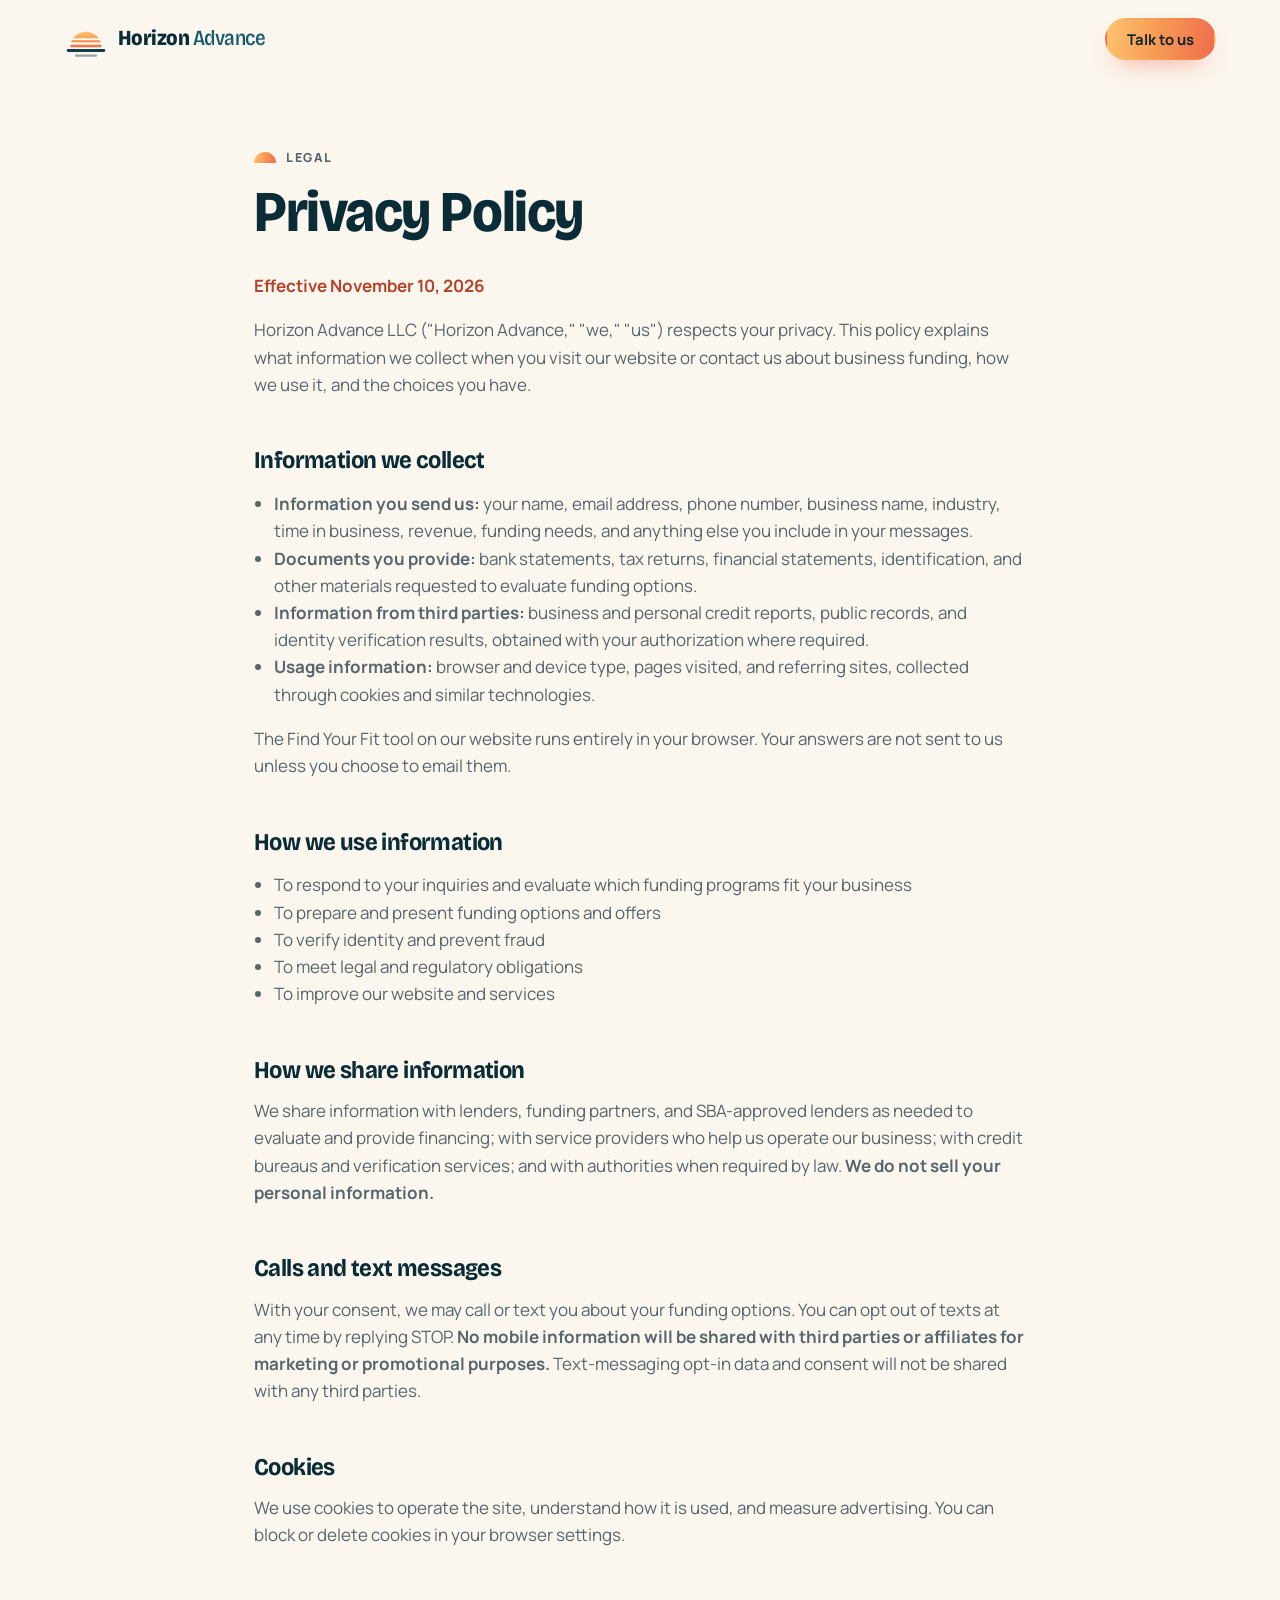
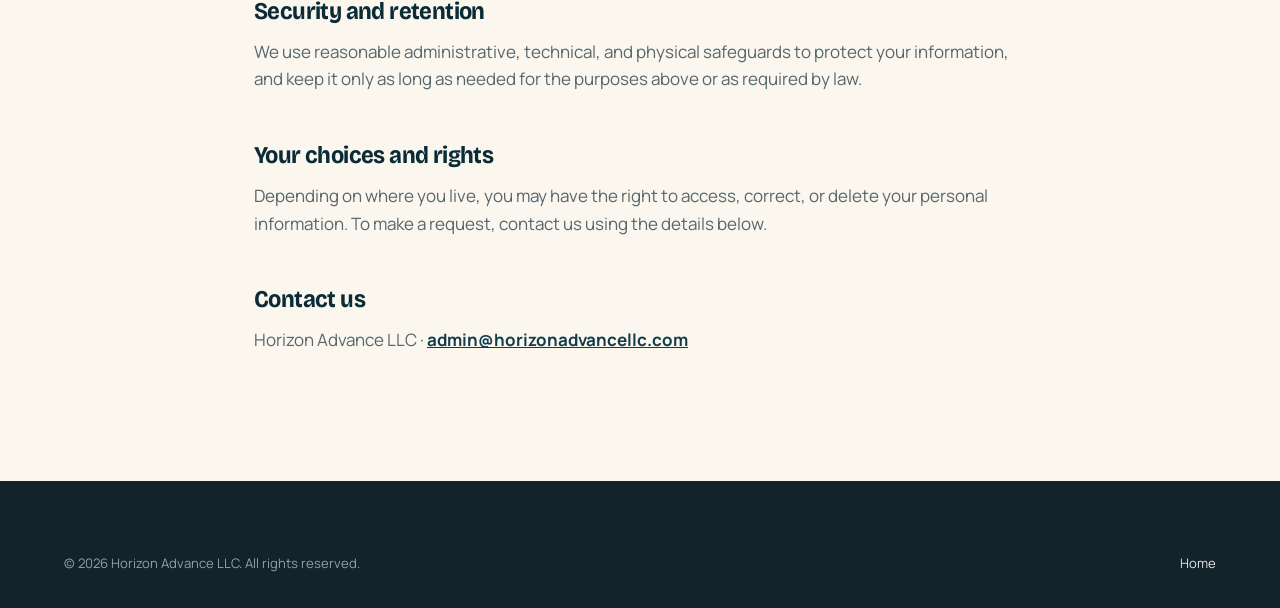
==== privacy.html @ 887a549e "Launch Horizon Advance website and logo Co-Authored-By: Claude Opus 5.5 <noreply@anthropic.com>" ====
<!doctype html>
<html lang="en">
<head>
  <meta charset="utf-8">
  <meta name="viewport" content="width=device-width, initial-scale=1">
  <title>Privacy Policy | Horizon Advance</title>
  <meta name="robots" content="noindex">
  <meta name="theme-color" content="#0F3D4C">
  <link rel="icon" href="data:image/svg+xml,%3Csvg xmlns='http://www.w3.org/2000/svg' viewBox='0 0 48 48'%3E%3Cdefs%3E%3ClinearGradient id='g' x1='0' y1='0' x2='0' y2='1'%3E%3Cstop offset='0' stop-color='%23FFC371'/%3E%3Cstop offset='1' stop-color='%23EE6C4D'/%3E%3C/linearGradient%3E%3Cmask id='m'%3E%3Crect width='48' height='48' fill='%23fff'/%3E%3Crect y='23.2' width='48' height='2' fill='%23000'/%3E%3Crect y='27.6' width='48' height='2.6' fill='%23000'/%3E%3C/mask%3E%3C/defs%3E%3Cpath d='M7 33a17 17 0 0 1 34 0z' fill='url(%23g)' mask='url(%23m)'/%3E%3Crect x='3' y='35' width='42' height='3.2' rx='1.6' fill='%230F3D4C'/%3E%3Crect x='12' y='41' width='24' height='2.4' rx='1.2' fill='%230F3D4C' opacity='.45'/%3E%3C/svg%3E">
  <link rel="preconnect" href="https://fonts.googleapis.com">
  <link rel="preconnect" href="https://fonts.gstatic.com" crossorigin>
  <link href="https://fonts.googleapis.com/css2?family=Bricolage+Grotesque:opsz,wdth,wght@12..96,75..100,400..800&family=Manrope:wght@400..800&display=swap" rel="stylesheet">
  <link rel="stylesheet" href="styles.css">
</head>
<body>
<svg width="0" height="0" style="position:absolute" aria-hidden="true" focusable="false">
  <defs>
    <linearGradient id="hzSun" x1="0" y1="0" x2="0" y2="1">
      <stop offset="0" stop-color="#FFC371"/><stop offset=".55" stop-color="#F79A54"/><stop offset="1" stop-color="#EE6C4D"/>
    </linearGradient>
    <mask id="hzStripes" maskUnits="userSpaceOnUse" x="0" y="0" width="48" height="48">
      <rect width="48" height="48" fill="#fff"/><rect y="23.2" width="48" height="2" fill="#000"/><rect y="27.6" width="48" height="2.6" fill="#000"/>
    </mask>
    <symbol id="hz-mark" viewBox="0 0 48 48">
      <path d="M7 33a17 17 0 0 1 34 0z" fill="url(#hzSun)" mask="url(#hzStripes)"/>
      <rect x="3" y="35" width="42" height="3.2" rx="1.6" fill="currentColor"/>
      <rect x="12" y="41" width="24" height="2.4" rx="1.2" fill="currentColor" opacity=".45"/>
    </symbol>
  </defs>
</svg>

<header class="header">
  <div class="wrap header__inner">
    <a class="logo" href="index.html" aria-label="Horizon Advance home">
      <svg aria-hidden="true"><use href="#hz-mark"/></svg>
      <span class="logo__word">Horizon <span>Advance</span></span>
    </a>
    <div class="header__cta" style="margin-left:auto"><a class="btn btn--sun btn--sm" href="index.html#contact">Talk to us</a></div>
  </div>
</header>

<main class="legal">
  <div class="wrap">
    <p class="kicker">Legal</p>
    <h1>Privacy Policy</h1>
    <p class="updated">Effective November 10, 2026</p>

    <p>Horizon Advance LLC ("Horizon Advance," "we," "us") respects your privacy. This policy explains what information we collect when you visit our website or contact us about business funding, how we use it, and the choices you have.</p>

    <h2>Information we collect</h2>
    <ul>
      <li><strong>Information you send us:</strong> your name, email address, phone number, business name, industry, time in business, revenue, funding needs, and anything else you include in your messages.</li>
      <li><strong>Documents you provide:</strong> bank statements, tax returns, financial statements, identification, and other materials requested to evaluate funding options.</li>
      <li><strong>Information from third parties:</strong> business and personal credit reports, public records, and identity verification results, obtained with your authorization where required.</li>
      <li><strong>Usage information:</strong> browser and device type, pages visited, and referring sites, collected through cookies and similar technologies.</li>
    </ul>
    <p>The Find Your Fit tool on our website runs entirely in your browser. Your answers are not sent to us unless you choose to email them.</p>

    <h2>How we use information</h2>
    <ul>
      <li>To respond to your inquiries and evaluate which funding programs fit your business</li>
      <li>To prepare and present funding options and offers</li>
      <li>To verify identity and prevent fraud</li>
      <li>To meet legal and regulatory obligations</li>
      <li>To improve our website and services</li>
    </ul>

    <h2>How we share information</h2>
    <p>We share information with lenders, funding partners, and SBA-approved lenders as needed to evaluate and provide financing; with service providers who help us operate our business; with credit bureaus and verification services; and with authorities when required by law. <strong>We do not sell your personal information.</strong></p>

    <h2>Calls and text messages</h2>
    <p>With your consent, we may call or text you about your funding options. You can opt out of texts at any time by replying STOP. <strong>No mobile information will be shared with third parties or affiliates for marketing or promotional purposes.</strong> Text-messaging opt-in data and consent will not be shared with any third parties.</p>

    <h2>Cookies</h2>
    <p>We use cookies to operate the site, understand how it is used, and measure advertising. You can block or delete cookies in your browser settings.</p>

    <h2>Security and retention</h2>
    <p>We use reasonable administrative, technical, and physical safeguards to protect your information, and keep it only as long as needed for the purposes above or as required by law.</p>

    <h2>Your choices and rights</h2>
    <p>Depending on where you live, you may have the right to access, correct, or delete your personal information. To make a request, contact us using the details below.</p>

    <h2>Contact us</h2>
    <p>Horizon Advance LLC &middot; <a href="mailto:admin@horizonadvancellc.com">admin@horizonadvancellc.com</a></p>
  </div>
</main>

<footer class="footer">
  <div class="wrap">
    <div class="footer__bottom" style="margin-top:0">
      <span>&copy; <span data-year>2026</span> Horizon Advance LLC. All rights reserved.</span>
      <a href="index.html">Home</a>
    </div>
  </div>
</footer>
<script src="main.js" defer></script>
</body>
</html>
---- styles.css ----
/* ==========================================================
   Horizon Advance — site styles
   Palette: sand · deep teal · sunrise (gold → orange → coral)
   Type: Bricolage Grotesque (display) + Manrope (text)
   ========================================================== */

*,*::before,*::after{box-sizing:border-box}
html{scroll-behavior:smooth;-webkit-text-size-adjust:100%}
[hidden]{display:none!important}

:root{
  --sand:#FBF6EE;
  --sand-2:#F4ECDF;
  --white:#FFFFFF;
  --ink:#13232B;
  --deep:#0F3D4C;
  --deep-2:#175A6E;
  --deep-3:#0A2C37;
  --tint:#E4F1EF;
  --gold:#FFC371;
  --sun:#F79A54;
  --coral:#EE6C4D;
  --coral-ink:#B4432A;
  --sun-grad:linear-gradient(100deg,#FFC371 0%,#F79A54 48%,#EE6C4D 100%);
  --sun-text:linear-gradient(100deg,#DD6F22 0%,#C8432A 100%);
  --muted:#56666D;
  --line:#E7DDCD;
  --display:"Bricolage Grotesque",system-ui,-apple-system,"Segoe UI",sans-serif;
  --body:"Manrope",system-ui,-apple-system,"Segoe UI",Roboto,sans-serif;
  --r:22px;
  --wrap:1200px;
  --shadow:0 1px 2px rgba(19,35,43,.05),0 22px 44px -24px rgba(19,35,43,.32);
}

body{margin:0;background:var(--sand);color:var(--ink);font-family:var(--body);font-size:17px;line-height:1.6;-webkit-font-smoothing:antialiased}
img,svg{display:block;max-width:100%}
a{color:inherit}
h1,h2,h3{font-family:var(--display);font-weight:700;letter-spacing:-.025em;line-height:1.04;margin:0 0 .5em;color:var(--deep-3);font-variation-settings:"wdth" 92}
h1{font-size:clamp(2.6rem,6.2vw,5.1rem);font-weight:750}
h2{font-size:clamp(2rem,4.2vw,3.25rem)}
h3{font-size:1.35rem;letter-spacing:-.015em;line-height:1.15}
p{margin:0 0 1em}
:focus-visible{outline:3px solid var(--sun);outline-offset:3px}
section[id]{scroll-margin-top:92px}

.wrap{max-width:var(--wrap);margin:0 auto;padding:0 24px}
.sr-only{position:absolute;width:1px;height:1px;padding:0;margin:-1px;overflow:hidden;clip:rect(0,0,0,0);white-space:nowrap;border:0}
.skip{position:absolute;left:16px;top:-80px;z-index:100;background:var(--deep);color:var(--white);padding:10px 16px;border-radius:10px;text-decoration:none;font-weight:700}
.skip:focus{top:12px}

/* small sunrise before section labels */
.kicker{display:inline-flex;align-items:center;gap:10px;font-weight:800;font-size:.78rem;letter-spacing:.13em;text-transform:uppercase;color:var(--coral-ink);margin:0 0 16px}
.kicker::before{content:"";width:22px;height:11px;border-radius:22px 22px 0 0;background:var(--sun-grad);flex:none}
.lead{font-size:1.14rem;color:var(--muted)}

/* ---------- Buttons ---------- */
.btn{display:inline-flex;align-items:center;justify-content:center;gap:10px;font:700 1rem/1 var(--body);padding:16px 26px;border-radius:999px;text-decoration:none;border:2px solid transparent;cursor:pointer;transition:transform .2s,box-shadow .2s,background-color .2s,color .2s,border-color .2s;white-space:nowrap}
.btn:hover{transform:translateY(-2px)}
.btn--sun{background:var(--sun-grad);color:var(--ink);box-shadow:0 12px 26px -14px rgba(238,108,77,.85)}
.btn--sun:hover{box-shadow:0 16px 32px -14px rgba(238,108,77,.95)}
.btn--deep{background:var(--deep);color:var(--white)}
.btn--deep:hover{background:var(--deep-2)}
.btn--line{border-color:var(--deep);color:var(--deep)}
.btn--line:hover{background:var(--deep);color:var(--white)}
.btn--white{background:var(--white);color:var(--deep-3)}
.btn--sm{padding:12px 20px;font-size:.93rem}
.btn--lg{padding:19px 32px;font-size:1.05rem}

/* ---------- Logo ---------- */
.logo{display:flex;align-items:center;gap:10px;text-decoration:none;color:var(--deep);flex:none}
.logo svg{width:44px;height:44px;flex:none}
.logo__word{font-family:var(--display);font-size:1.34rem;font-weight:800;letter-spacing:-.025em;color:var(--deep-3);line-height:1;font-variation-settings:"wdth" 88;white-space:nowrap}
.logo__word span{font-weight:500;color:var(--deep-2)}

/* ---------- Header ---------- */
.header{position:sticky;top:0;z-index:50;background:rgba(251,246,238,.88);-webkit-backdrop-filter:blur(12px) saturate(1.3);backdrop-filter:blur(12px) saturate(1.3);border-bottom:1px solid transparent;transition:border-color .2s,box-shadow .2s}
.header.is-scrolled{border-color:var(--line);box-shadow:0 10px 30px -26px rgba(19,35,43,.6)}
.header__inner{display:flex;align-items:center;gap:20px;min-height:78px;position:relative}
.nav{display:flex;gap:4px;margin-left:auto}
.nav a{padding:9px 14px;border-radius:999px;text-decoration:none;font-weight:600;font-size:.95rem;color:var(--ink);white-space:nowrap;transition:background-color .2s}
.nav a:hover{background:var(--sand-2)}
.header__cta{display:flex;align-items:center;gap:10px}
.menu-btn{display:none;width:46px;height:46px;border-radius:50%;border:0;background:var(--deep);cursor:pointer;flex-direction:column;align-items:center;justify-content:center;gap:5px;padding:0}
.menu-btn span{display:block;width:18px;height:2px;border-radius:2px;background:var(--white);transition:transform .2s}
.menu-btn[aria-expanded="true"] span:first-child{transform:translateY(3.5px) rotate(45deg)}
.menu-btn[aria-expanded="true"] span:last-child{transform:translateY(-3.5px) rotate(-45deg)}

/* ---------- Hero ---------- */
.hero{position:relative;padding:76px 0 0;text-align:center;overflow:hidden;background:linear-gradient(180deg,var(--sand) 0%,#FDF1E3 62%,#FCE7D3 100%)}
.hero__pill{display:inline-flex;flex-wrap:wrap;justify-content:center;gap:6px 14px;padding:9px 20px;border-radius:999px;background:var(--white);border:1px solid var(--line);font-weight:700;font-size:.84rem;color:var(--deep);margin-bottom:30px;box-shadow:0 8px 20px -14px rgba(19,35,43,.35)}
.hero__pill span{display:inline-flex;align-items:center;gap:14px}
.hero__pill span + span::before{content:"";width:5px;height:5px;border-radius:50%;background:var(--sun)}
.hero h1{max-width:14.5ch;margin:0 auto 24px}
.hero h1 em{font-style:normal;background:var(--sun-text);-webkit-background-clip:text;background-clip:text;color:transparent}
.hero__sub{font-size:1.18rem;color:var(--muted);max-width:38em;margin:0 auto 34px}
.hero__sub strong{color:var(--deep-3)}
.hero__actions{display:flex;flex-wrap:wrap;justify-content:center;gap:12px}
.hero__scene{margin-top:46px;position:relative;line-height:0}
.hero__scene svg{width:100%;height:auto;min-height:170px}
.quick{position:relative;z-index:2;margin-top:-64px;padding-bottom:84px;display:grid;grid-template-columns:repeat(4,1fr);gap:14px;text-align:left}
.quick a{display:flex;flex-direction:column;gap:4px;padding:20px 22px;background:var(--white);border:1px solid var(--line);border-radius:18px;text-decoration:none;box-shadow:var(--shadow);transition:transform .2s,border-color .2s}
.quick a:hover{transform:translateY(-4px);border-color:var(--sun)}
.quick strong{font-family:var(--display);font-size:1.16rem;color:var(--deep-3);letter-spacing:-.01em}
.quick span{font-size:.88rem;color:var(--muted);line-height:1.45}
.quick em{font-style:normal;font-weight:800;font-size:.8rem;color:var(--coral-ink);margin-top:8px}

/* ---------- Sections ---------- */
.section{padding:110px 0}
.section--white{background:var(--white);border-block:1px solid var(--line)}
.section__head{display:flex;justify-content:space-between;align-items:flex-end;gap:24px 48px;margin-bottom:54px;flex-wrap:wrap}
.section__head > div{max-width:660px}
.section__head h2{margin:0}
.section__head > p{color:var(--muted);max-width:28em;margin:0;font-size:1.06rem}

/* Programs */
.programs{display:grid;grid-template-columns:repeat(2,1fr);gap:20px}
.program{position:relative;background:var(--white);border:1px solid var(--line);border-radius:26px;padding:34px;display:flex;flex-direction:column;transition:border-color .25s,box-shadow .25s,transform .25s}
.program::before{content:"";position:absolute;left:34px;right:34px;top:-1px;height:4px;border-radius:0 0 4px 4px;background:var(--sun-grad);opacity:0;transition:opacity .25s}
.program.is-best{border-color:var(--sun);box-shadow:0 26px 54px -30px rgba(238,108,77,.6)}
.program.is-best::before{opacity:1}
.program__badge{position:absolute;top:24px;right:24px;font-size:.72rem;font-weight:800;letter-spacing:.07em;text-transform:uppercase;padding:6px 12px;border-radius:999px;background:var(--sun-grad);color:var(--ink);display:none}
.program.is-best .program__badge{display:inline-block}
.program__icon{width:54px;height:54px;border-radius:16px;background:var(--tint);display:grid;place-items:center;margin-bottom:22px}
.program__icon svg{width:26px;height:26px;stroke:var(--deep);fill:none;stroke-width:1.8;stroke-linecap:round;stroke-linejoin:round}
.program h3{font-size:1.75rem;margin-bottom:8px}
.program__tag{color:var(--muted);margin-bottom:22px}
.facts{display:grid;grid-template-columns:repeat(3,1fr);border:1px solid var(--line);border-radius:16px;margin:0 0 22px;overflow:hidden;background:var(--sand)}
.facts div{padding:14px 16px;border-left:1px solid var(--line)}
.facts div:first-child{border-left:0}
.facts dt{font-size:.7rem;font-weight:800;letter-spacing:.08em;text-transform:uppercase;color:var(--muted);margin-bottom:4px}
.facts dd{margin:0;font-family:var(--display);font-weight:700;font-size:1.08rem;color:var(--deep-3);line-height:1.2}
.program__best{font-size:.96rem;margin-bottom:26px;color:var(--ink)}
.program__best strong{color:var(--deep)}
.program .btn{margin-top:auto;align-self:flex-start}
.programs__note{font-size:.84rem;color:var(--muted);margin:22px 0 0}

/* Matcher */
.match{display:grid;grid-template-columns:1.15fr .85fr;gap:24px;align-items:stretch}
.match__q{background:var(--white);border:1px solid var(--line);border-radius:26px;padding:34px}
.q{border:0;padding:0;margin:0 0 28px;min-width:0}
.q:last-child{margin-bottom:0}
.q legend{font-family:var(--display);font-weight:700;font-size:1.2rem;color:var(--deep-3);margin-bottom:14px;padding:0}
.seg{display:flex;flex-wrap:wrap;gap:8px}
.seg label{position:relative;display:block}
.seg input{position:absolute;opacity:0;inset:0;width:100%;height:100%;margin:0;cursor:pointer}
.seg span{display:inline-flex;align-items:center;padding:11px 18px;border-radius:999px;border:1.5px solid var(--line);background:var(--sand);font-weight:700;font-size:.94rem;transition:background-color .15s,border-color .15s,color .15s}
.seg label:hover span{border-color:var(--deep-2)}
.seg input:checked + span{background:var(--deep);border-color:var(--deep);color:var(--white)}
.seg input:focus-visible + span{outline:3px solid var(--sun);outline-offset:2px}
.match__result{position:relative;border-radius:26px;padding:36px;background:var(--deep-3);color:var(--white);overflow:hidden;display:flex;flex-direction:column;min-height:380px}
.match__result::after{content:"";position:absolute;right:-110px;bottom:-170px;width:340px;height:340px;border-radius:50%;background:var(--sun-grad);opacity:.28;pointer-events:none}
.match__label{font-weight:800;font-size:.76rem;letter-spacing:.13em;text-transform:uppercase;color:var(--gold);margin-bottom:12px}
.match__result h3{font-size:clamp(1.9rem,3.2vw,2.6rem);color:var(--white);margin-bottom:14px}
.match__result p{color:rgba(255,255,255,.8);position:relative;z-index:1}
.match__runner strong{color:var(--gold)}
.match__result .btn{margin-top:auto;align-self:flex-start;position:relative;z-index:1}
.match__reset{position:relative;z-index:1;margin-top:14px;align-self:flex-start;background:none;border:0;padding:0;color:rgba(255,255,255,.7);font:600 .9rem var(--body);text-decoration:underline;text-underline-offset:3px;cursor:pointer}
.match__reset:hover{color:var(--white)}

/* Steps */
.steps{list-style:none;padding:0;margin:0;display:grid;grid-template-columns:repeat(3,1fr);gap:20px;counter-reset:s}
.steps li{padding:30px 28px;background:var(--sand);border:1px solid var(--line);border-radius:24px;counter-increment:s}
.steps li::before{content:counter(s);display:grid;place-items:center;width:46px;height:46px;border-radius:50%;background:var(--sun-grad);font-family:var(--display);font-weight:800;font-size:1.15rem;color:var(--ink);margin-bottom:18px}
.steps p{color:var(--muted);margin:0}

/* Compare */
.table-wrap{overflow-x:auto;border-radius:26px;border:1px solid var(--line);background:var(--white);-webkit-overflow-scrolling:touch}
.compare{width:100%;border-collapse:collapse;min-width:880px}
.compare th,.compare td{padding:18px 20px;text-align:left;vertical-align:top;border-bottom:1px solid var(--line);font-size:.95rem}
.compare thead th{font-family:var(--display);font-size:1.12rem;letter-spacing:-.01em;color:var(--deep-3);background:var(--sand);position:relative}
.compare thead th:not(:first-child)::after{content:"";position:absolute;left:20px;right:20px;bottom:-1px;height:3px;background:var(--sun-grad);border-radius:3px}
.compare tbody th{font-weight:800;color:var(--muted);font-size:.76rem;text-transform:uppercase;letter-spacing:.08em;width:15%}
.compare tr:last-child th,.compare tr:last-child td{border-bottom:0}
.compare-note{font-size:.84rem;color:var(--muted);margin:18px 0 0}

/* SBA */
.sba{background:var(--deep-3);color:rgba(255,255,255,.8);position:relative;overflow:hidden}
.sba::before{content:"";position:absolute;right:-180px;top:-300px;width:600px;height:600px;border-radius:50%;background:var(--sun-grad);opacity:.13;pointer-events:none}
.sba .wrap{position:relative}
.sba h2,.sba h3{color:var(--white)}
.sba .kicker{color:var(--gold)}
.sba .section__head > p{color:rgba(255,255,255,.72)}
.sba__grid{display:grid;grid-template-columns:repeat(3,1fr);gap:18px}
.sba-card{border:1px solid rgba(255,255,255,.14);border-radius:24px;padding:30px;background:rgba(255,255,255,.04);display:flex;flex-direction:column}
.sba-card__tag{align-self:flex-start;font-weight:800;font-size:.74rem;letter-spacing:.08em;text-transform:uppercase;color:var(--ink);background:var(--sun-grad);padding:5px 12px;border-radius:999px;margin-bottom:18px}
.sba-card h3{font-size:1.55rem}
.sba-card ul{list-style:none;padding:0;margin:16px 0 0;display:grid;gap:9px;font-size:.95rem}
.sba-card li{display:flex;gap:11px}
.sba-card li::before{content:"";flex:none;width:7px;height:7px;border-radius:50%;background:var(--sun);margin-top:9px}
.sba__foot{display:flex;flex-wrap:wrap;justify-content:space-between;align-items:center;gap:20px;margin-top:34px}
.sba__note{font-size:.84rem;color:rgba(255,255,255,.6);margin:0;max-width:52em}

/* FAQ */
.faq{max-width:860px;margin:0 auto}
.faq .section__head{justify-content:center;text-align:center}
.faq .section__head > div{margin:0 auto}
.faq details{background:var(--white);border:1px solid var(--line);border-radius:20px;margin-bottom:12px;transition:border-color .2s,box-shadow .2s}
.faq details[open]{border-color:var(--sun);box-shadow:0 18px 40px -30px rgba(238,108,77,.6)}
.faq summary{list-style:none;cursor:pointer;padding:22px 26px;display:flex;justify-content:space-between;align-items:center;gap:20px;font-family:var(--display);font-weight:700;font-size:1.14rem;color:var(--deep-3);letter-spacing:-.01em}
.faq summary::-webkit-details-marker{display:none}
.faq summary::after{content:"";flex:none;width:30px;height:30px;border-radius:50%;background:var(--sand-2) url("data:image/svg+xml,%3Csvg xmlns='http://www.w3.org/2000/svg' viewBox='0 0 12 12'%3E%3Cpath d='M2.5 4.5L6 8l3.5-3.5' fill='none' stroke='%230F3D4C' stroke-width='1.6' stroke-linecap='round' stroke-linejoin='round'/%3E%3C/svg%3E") center/12px no-repeat;transition:transform .25s}
.faq details[open] summary::after{transform:rotate(180deg)}
.faq details p{padding:0 26px 22px;margin:0;color:var(--muted)}
.faq details p a{color:var(--deep);font-weight:700}

/* Contact */
.contact{padding:0 0 110px}
.contact__box{border-radius:34px;padding:76px 56px;text-align:center;background:var(--sun-grad);position:relative;overflow:hidden;color:var(--ink)}
.contact__box::before{content:"";position:absolute;left:50%;bottom:-260px;transform:translateX(-50%);width:600px;height:600px;border-radius:50%;background:rgba(255,255,255,.2);pointer-events:none}
.contact__box > *{position:relative}
.contact__box .kicker{color:var(--deep-3)}
.contact__box .kicker::before{background:var(--deep-3)}
.contact__box h2{max-width:16ch;margin:0 auto 18px}
.contact__box p{max-width:36em;margin:0 auto 26px;font-size:1.08rem;color:#3A2A22}
.contact__email{display:inline-block;font-family:var(--display);font-weight:800;font-size:clamp(1.3rem,3.6vw,2.5rem);letter-spacing:-.02em;color:var(--deep-3);text-decoration:none;border-bottom:3px solid rgba(10,44,55,.35);margin-bottom:30px;overflow-wrap:anywhere;transition:border-color .2s}
.contact__email:hover{border-color:var(--deep-3)}
.contact__actions{display:flex;flex-wrap:wrap;justify-content:center;gap:12px}

/* ---------- Footer ---------- */
.footer{background:var(--ink);color:rgba(255,255,255,.7);padding:72px 0 34px;font-size:.93rem}
.footer .logo{color:var(--white);margin-bottom:16px}
.footer .logo__word{color:var(--white)}
.footer .logo__word span{color:var(--gold)}
.footer__grid{display:grid;grid-template-columns:1.4fr 1fr 1fr 1.2fr;gap:40px;padding-bottom:44px;border-bottom:1px solid rgba(255,255,255,.12)}
.footer__blurb{max-width:24em}
.footer h4{font-family:var(--body);font-size:.74rem;font-weight:800;letter-spacing:.13em;text-transform:uppercase;color:var(--gold);margin:4px 0 16px}
.footer ul{list-style:none;margin:0;padding:0;display:grid;gap:10px}
.footer a{color:rgba(255,255,255,.88);text-decoration:none}
.footer a:hover{color:var(--white);text-decoration:underline}
.footer__legal{padding-top:28px;font-size:.8rem;line-height:1.7;color:rgba(255,255,255,.56)}
.footer__legal p{margin:0 0 10px}
.footer__bottom{display:flex;justify-content:space-between;flex-wrap:wrap;gap:12px;margin-top:18px;font-size:.82rem;color:rgba(255,255,255,.56)}

/* ---------- Legal page ---------- */
.legal{padding:64px 0 110px}
.legal .wrap{max-width:820px}
.legal h1{font-size:clamp(2.4rem,5vw,3.6rem)}
.legal h2{font-size:1.5rem;margin:2.1em 0 .6em}
.legal p,.legal li{color:var(--muted)}
.legal ul{padding-left:20px}
.legal a{color:var(--deep);font-weight:700}
.legal .updated{font-weight:700;color:var(--coral-ink)}

/* ---------- Responsive ---------- */
@media (max-width:1100px){
  .nav{position:absolute;top:100%;left:0;right:0;flex-direction:column;gap:2px;background:var(--white);border-bottom:1px solid var(--line);box-shadow:0 24px 40px -30px rgba(19,35,43,.6);padding:10px 16px 18px;display:none;margin:0}
  .nav.is-open{display:flex}
  .nav a{padding:14px 12px;border-radius:12px}
  .menu-btn{display:inline-flex}
  .header__cta{margin-left:auto}
}
@media (max-width:960px){
  .quick{grid-template-columns:1fr 1fr}
  .programs,.match{grid-template-columns:1fr}
  .match__result{min-height:0}
  .sba__grid,.steps{grid-template-columns:1fr}
  .footer__grid{grid-template-columns:1fr 1fr}
}
@media (max-width:700px){
  .section{padding:78px 0}
  .section__head{margin-bottom:38px}
  .hero{padding-top:52px}
  .hero__scene{margin-top:34px}
  .quick{margin-top:-30px;padding-bottom:64px}
  .facts{grid-template-columns:1fr}
  .facts div{border-left:0;border-top:1px solid var(--line);display:flex;justify-content:space-between;align-items:baseline;gap:12px}
  .facts div:first-child{border-top:0}
  .facts dt{margin:0}
  .program{padding:28px 24px}
  .program__badge{position:static;align-self:flex-start;margin-bottom:14px}
  .match__q,.match__result{padding:28px 22px}
  .contact{padding-bottom:78px}
  .contact__box{padding:52px 22px;border-radius:26px}
}
@media (max-width:600px){
  .wrap{padding:0 16px}
  body{font-size:16px}
  .header__inner{min-height:68px;gap:10px}
  .logo svg{width:36px;height:36px}
  .logo__word{font-size:1.12rem}
  .header__cta .btn{padding:11px 15px;font-size:.86rem}
  .hero__pill{font-size:.74rem;padding:8px 14px;gap:4px 10px}
  .hero__pill span{gap:10px}
  .hero__actions .btn{flex:1 1 100%}
  .quick{grid-template-columns:1fr}
  .footer__grid{grid-template-columns:1fr}
}
@media (max-width:380px){
  .header__cta .btn{display:none}
}
@media (prefers-reduced-motion:reduce){
  html{scroll-behavior:auto}
  *,*::before,*::after{transition:none!important;animation:none!important}
}
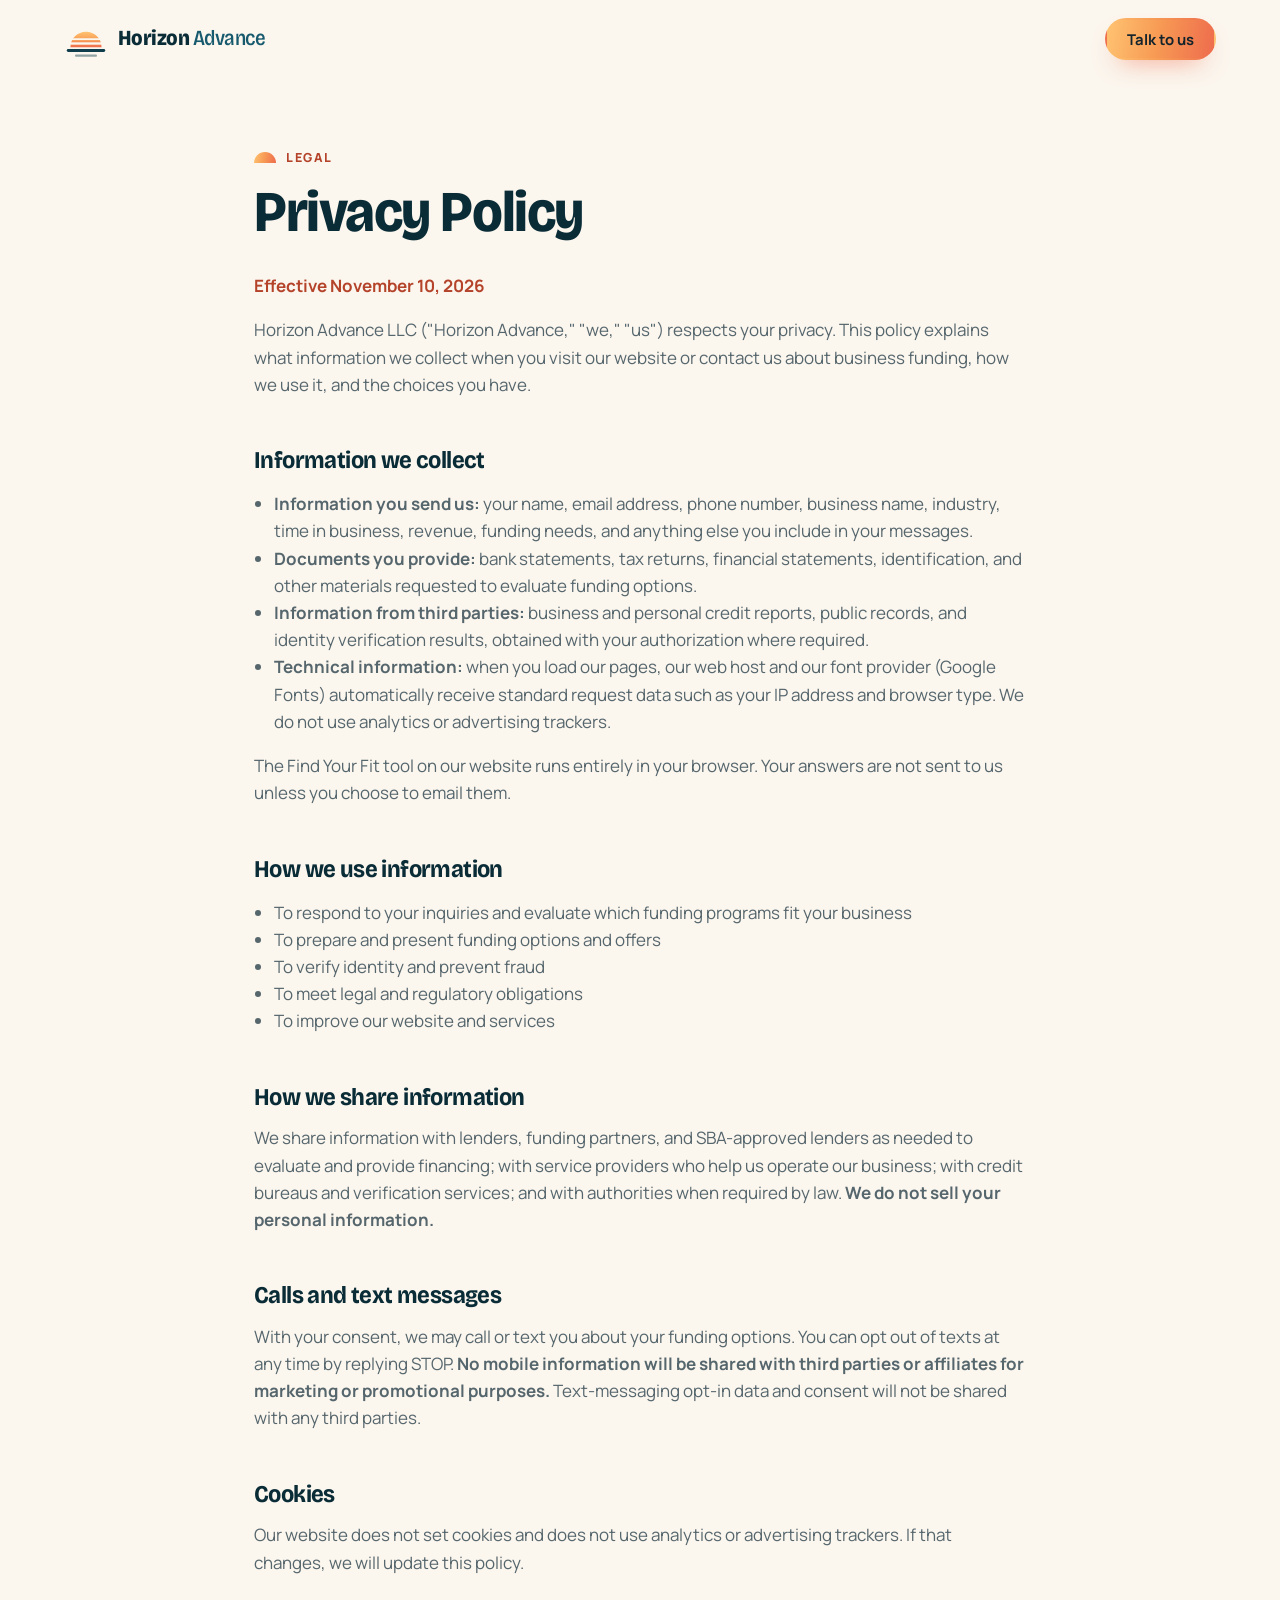
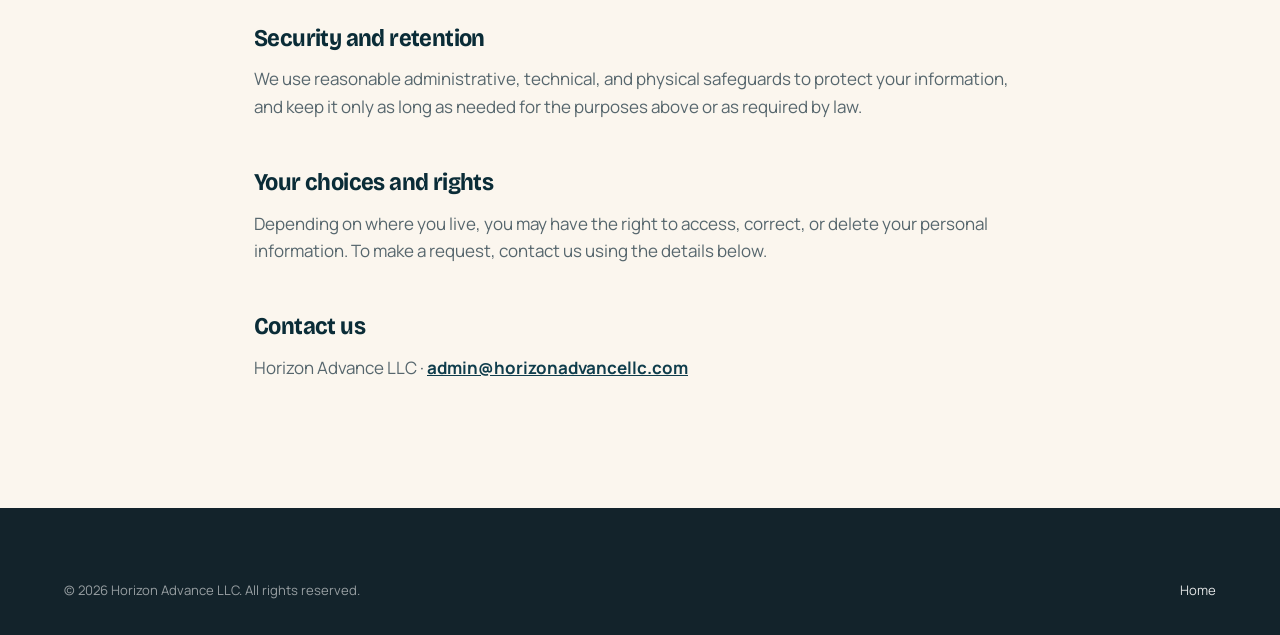
==== commit 7447d281: "Apply pre-launch QA fixes Content: hedge the SBA rate claim, align SBA timing (30 to 90 days), corre" ====
--- a/privacy.html
+++ b/privacy.html
@@ -6,6 +6,8 @@
   <title>Privacy Policy | Horizon Advance</title>
   <meta name="robots" content="noindex">
   <meta name="theme-color" content="#0F3D4C">
+  <link rel="icon" type="image/png" href="brand/logo-mark.png">
+  <link rel="apple-touch-icon" href="brand/logo-avatar.png">
   <link rel="icon" href="data:image/svg+xml,%3Csvg xmlns='http://www.w3.org/2000/svg' viewBox='0 0 48 48'%3E%3Cdefs%3E%3ClinearGradient id='g' x1='0' y1='0' x2='0' y2='1'%3E%3Cstop offset='0' stop-color='%23FFC371'/%3E%3Cstop offset='1' stop-color='%23EE6C4D'/%3E%3C/linearGradient%3E%3Cmask id='m'%3E%3Crect width='48' height='48' fill='%23fff'/%3E%3Crect y='23.2' width='48' height='2' fill='%23000'/%3E%3Crect y='27.6' width='48' height='2.6' fill='%23000'/%3E%3C/mask%3E%3C/defs%3E%3Cpath d='M7 33a17 17 0 0 1 34 0z' fill='url(%23g)' mask='url(%23m)'/%3E%3Crect x='3' y='35' width='42' height='3.2' rx='1.6' fill='%230F3D4C'/%3E%3Crect x='12' y='41' width='24' height='2.4' rx='1.2' fill='%230F3D4C' opacity='.45'/%3E%3C/svg%3E">
   <link rel="preconnect" href="https://fonts.googleapis.com">
   <link rel="preconnect" href="https://fonts.gstatic.com" crossorigin>
@@ -52,7 +54,7 @@
       <li><strong>Information you send us:</strong> your name, email address, phone number, business name, industry, time in business, revenue, funding needs, and anything else you include in your messages.</li>
       <li><strong>Documents you provide:</strong> bank statements, tax returns, financial statements, identification, and other materials requested to evaluate funding options.</li>
       <li><strong>Information from third parties:</strong> business and personal credit reports, public records, and identity verification results, obtained with your authorization where required.</li>
-      <li><strong>Usage information:</strong> browser and device type, pages visited, and referring sites, collected through cookies and similar technologies.</li>
+      <li><strong>Technical information:</strong> when you load our pages, our web host and our font provider (Google Fonts) automatically receive standard request data such as your IP address and browser type. We do not use analytics or advertising trackers.</li>
     </ul>
     <p>The Find Your Fit tool on our website runs entirely in your browser. Your answers are not sent to us unless you choose to email them.</p>
 
@@ -72,7 +74,7 @@
     <p>With your consent, we may call or text you about your funding options. You can opt out of texts at any time by replying STOP. <strong>No mobile information will be shared with third parties or affiliates for marketing or promotional purposes.</strong> Text-messaging opt-in data and consent will not be shared with any third parties.</p>
 
     <h2>Cookies</h2>
-    <p>We use cookies to operate the site, understand how it is used, and measure advertising. You can block or delete cookies in your browser settings.</p>
+    <p>Our website does not set cookies and does not use analytics or advertising trackers. If that changes, we will update this policy.</p>
 
     <h2>Security and retention</h2>
     <p>We use reasonable administrative, technical, and physical safeguards to protect your information, and keep it only as long as needed for the purposes above or as required by law.</p>
--- a/styles.css
+++ b/styles.css
@@ -40,8 +40,9 @@
 h2{font-size:clamp(2rem,4.2vw,3.25rem)}
 h3{font-size:1.35rem;letter-spacing:-.015em;line-height:1.15}
 p{margin:0 0 1em}
-:focus-visible{outline:3px solid var(--sun);outline-offset:3px}
-section[id]{scroll-margin-top:92px}
+html{scroll-padding-top:92px}
+:focus-visible{outline:3px solid var(--deep-3);outline-offset:3px}
+.match__result :focus-visible,.sba :focus-visible,.footer :focus-visible{outline-color:var(--gold)}
 
 .wrap{max-width:var(--wrap);margin:0 auto;padding:0 24px}
 .sr-only{position:absolute;width:1px;height:1px;padding:0;margin:-1px;overflow:hidden;clip:rect(0,0,0,0);white-space:nowrap;border:0}
@@ -79,6 +80,7 @@
 .nav{display:flex;gap:4px;margin-left:auto}
 .nav a{padding:9px 14px;border-radius:999px;text-decoration:none;font-weight:600;font-size:.95rem;color:var(--ink);white-space:nowrap;transition:background-color .2s}
 .nav a:hover{background:var(--sand-2)}
+.nav .nav__contact{display:none}
 .header__cta{display:flex;align-items:center;gap:10px}
 .menu-btn{display:none;width:46px;height:46px;border-radius:50%;border:0;background:var(--deep);cursor:pointer;flex-direction:column;align-items:center;justify-content:center;gap:5px;padding:0}
 .menu-btn span{display:block;width:18px;height:2px;border-radius:2px;background:var(--white);transition:transform .2s}
@@ -97,7 +99,7 @@
 .hero__actions{display:flex;flex-wrap:wrap;justify-content:center;gap:12px}
 .hero__scene{margin-top:46px;position:relative;line-height:0}
 .hero__scene svg{width:100%;height:auto;min-height:170px}
-.quick{position:relative;z-index:2;margin-top:-64px;padding-bottom:84px;display:grid;grid-template-columns:repeat(4,1fr);gap:14px;text-align:left}
+.quick{position:relative;z-index:2;margin-top:clamp(-64px,-5vw,-30px);padding-bottom:84px;display:grid;grid-template-columns:repeat(4,1fr);gap:14px;text-align:left}
 .quick a{display:flex;flex-direction:column;gap:4px;padding:20px 22px;background:var(--white);border:1px solid var(--line);border-radius:18px;text-decoration:none;box-shadow:var(--shadow);transition:transform .2s,border-color .2s}
 .quick a:hover{transform:translateY(-4px);border-color:var(--sun)}
 .quick strong{font-family:var(--display);font-size:1.16rem;color:var(--deep-3);letter-spacing:-.01em}
@@ -108,9 +110,9 @@
 .section{padding:110px 0}
 .section--white{background:var(--white);border-block:1px solid var(--line)}
 .section__head{display:flex;justify-content:space-between;align-items:flex-end;gap:24px 48px;margin-bottom:54px;flex-wrap:wrap}
-.section__head > div{max-width:660px}
+.section__head > div{max-width:640px}
 .section__head h2{margin:0}
-.section__head > p{color:var(--muted);max-width:28em;margin:0;font-size:1.06rem}
+.section__head > p{color:var(--muted);max-width:440px;margin:0;font-size:1.06rem}
 
 /* Programs */
 .programs{display:grid;grid-template-columns:repeat(2,1fr);gap:20px}
@@ -146,14 +148,14 @@
 .seg span{display:inline-flex;align-items:center;padding:11px 18px;border-radius:999px;border:1.5px solid var(--line);background:var(--sand);font-weight:700;font-size:.94rem;transition:background-color .15s,border-color .15s,color .15s}
 .seg label:hover span{border-color:var(--deep-2)}
 .seg input:checked + span{background:var(--deep);border-color:var(--deep);color:var(--white)}
-.seg input:focus-visible + span{outline:3px solid var(--sun);outline-offset:2px}
+.seg input:focus-visible + span{outline:3px solid var(--deep-3);outline-offset:2px}
 .match__result{position:relative;border-radius:26px;padding:36px;background:var(--deep-3);color:var(--white);overflow:hidden;display:flex;flex-direction:column;min-height:380px}
 .match__result::after{content:"";position:absolute;right:-110px;bottom:-170px;width:340px;height:340px;border-radius:50%;background:var(--sun-grad);opacity:.28;pointer-events:none}
-.match__label{font-weight:800;font-size:.76rem;letter-spacing:.13em;text-transform:uppercase;color:var(--gold);margin-bottom:12px}
+.match__result .match__label{font-weight:800;font-size:.76rem;letter-spacing:.13em;text-transform:uppercase;color:var(--gold);margin-bottom:12px}
 .match__result h3{font-size:clamp(1.9rem,3.2vw,2.6rem);color:var(--white);margin-bottom:14px}
 .match__result p{color:rgba(255,255,255,.8);position:relative;z-index:1}
 .match__runner strong{color:var(--gold)}
-.match__result .btn{margin-top:auto;align-self:flex-start;position:relative;z-index:1}
+.match__result .btn{margin-top:auto;align-self:flex-start;position:relative;z-index:1;max-width:100%;white-space:normal;line-height:1.25;text-align:center}
 .match__reset{position:relative;z-index:1;margin-top:14px;align-self:flex-start;background:none;border:0;padding:0;color:rgba(255,255,255,.7);font:600 .9rem var(--body);text-decoration:underline;text-underline-offset:3px;cursor:pointer}
 .match__reset:hover{color:var(--white)}
 
@@ -211,7 +213,7 @@
 .contact__box .kicker{color:var(--deep-3)}
 .contact__box .kicker::before{background:var(--deep-3)}
 .contact__box h2{max-width:16ch;margin:0 auto 18px}
-.contact__box p{max-width:36em;margin:0 auto 26px;font-size:1.08rem;color:#3A2A22}
+.contact__box p:not(.kicker){max-width:36em;margin:0 auto 26px;font-size:1.08rem;color:#3A2A22}
 .contact__email{display:inline-block;font-family:var(--display);font-weight:800;font-size:clamp(1.3rem,3.6vw,2.5rem);letter-spacing:-.02em;color:var(--deep-3);text-decoration:none;border-bottom:3px solid rgba(10,44,55,.35);margin-bottom:30px;overflow-wrap:anywhere;transition:border-color .2s}
 .contact__email:hover{border-color:var(--deep-3)}
 .contact__actions{display:flex;flex-wrap:wrap;justify-content:center;gap:12px}
@@ -223,7 +225,7 @@
 .footer .logo__word span{color:var(--gold)}
 .footer__grid{display:grid;grid-template-columns:1.4fr 1fr 1fr 1.2fr;gap:40px;padding-bottom:44px;border-bottom:1px solid rgba(255,255,255,.12)}
 .footer__blurb{max-width:24em}
-.footer h4{font-family:var(--body);font-size:.74rem;font-weight:800;letter-spacing:.13em;text-transform:uppercase;color:var(--gold);margin:4px 0 16px}
+.footer h3{font-family:var(--body);font-size:.74rem;font-weight:800;letter-spacing:.13em;line-height:1.6;font-variation-settings:normal;text-transform:uppercase;color:var(--gold);margin:4px 0 16px}
 .footer ul{list-style:none;margin:0;padding:0;display:grid;gap:10px}
 .footer a{color:rgba(255,255,255,.88);text-decoration:none}
 .footer a:hover{color:var(--white);text-decoration:underline}
@@ -237,6 +239,7 @@
 .legal h1{font-size:clamp(2.4rem,5vw,3.6rem)}
 .legal h2{font-size:1.5rem;margin:2.1em 0 .6em}
 .legal p,.legal li{color:var(--muted)}
+.legal .kicker{color:var(--coral-ink)}
 .legal ul{padding-left:20px}
 .legal a{color:var(--deep);font-weight:700}
 .legal .updated{font-weight:700;color:var(--coral-ink)}
@@ -284,9 +287,22 @@
   .hero__actions .btn{flex:1 1 100%}
   .quick{grid-template-columns:1fr}
   .footer__grid{grid-template-columns:1fr}
+  .contact__email{font-size:clamp(.9rem,4.4vw,1.3rem)}
+}
+@media (max-width:520px){
+  /* four program names in a tidy 2 x 2, so no row starts with a stray separator dot */
+  .hero__pill{display:inline-grid;grid-template-columns:repeat(2,auto);justify-items:center;border-radius:22px}
+  .hero__pill span:nth-child(odd)::before{display:none}
 }
 @media (max-width:380px){
   .header__cta .btn{display:none}
+  .nav .nav__contact{display:block}
+}
+@media (forced-colors:active){
+  .seg input:checked + span{forced-color-adjust:none;background:Highlight;border-color:Highlight;color:HighlightText}
+  .seg input:focus-visible + span{outline-color:CanvasText}
+  .menu-btn{border:1px solid ButtonText}
+  .menu-btn span{forced-color-adjust:none;background:ButtonText}
 }
 @media (prefers-reduced-motion:reduce){
   html{scroll-behavior:auto}
